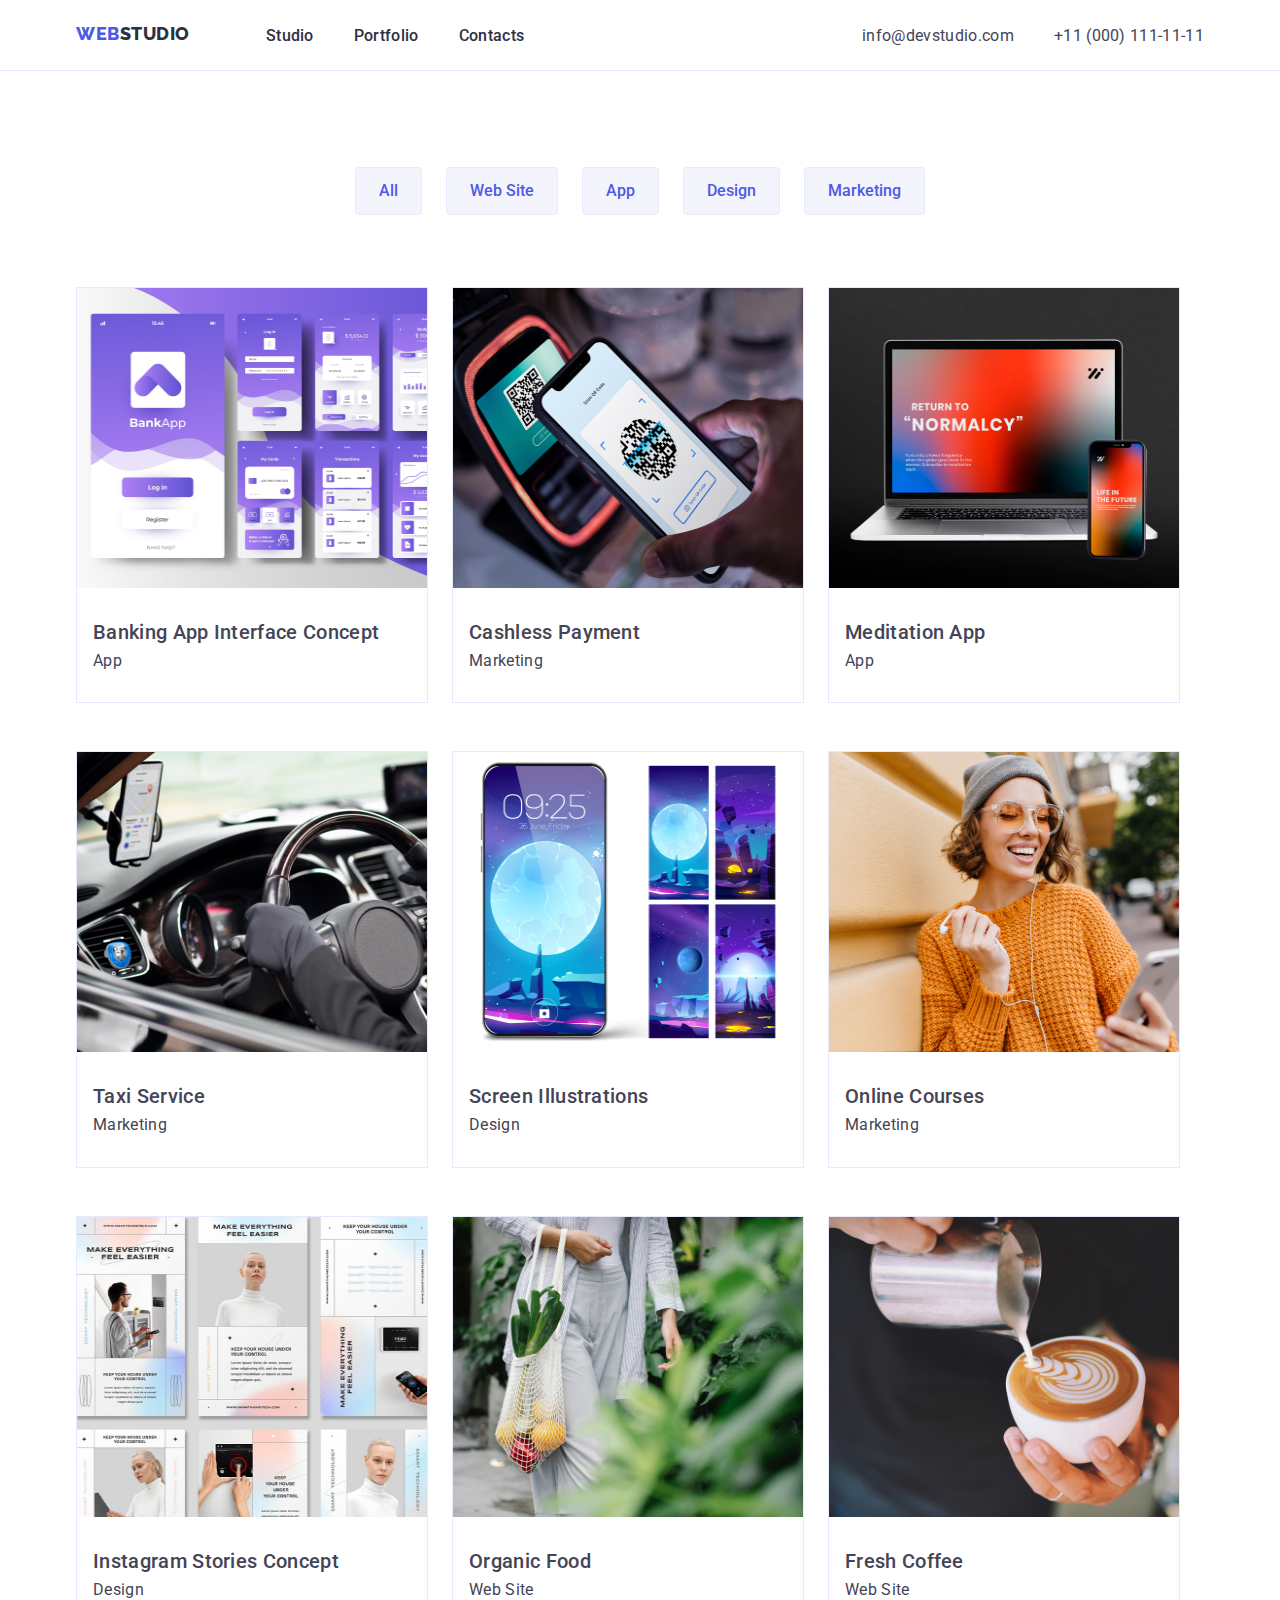
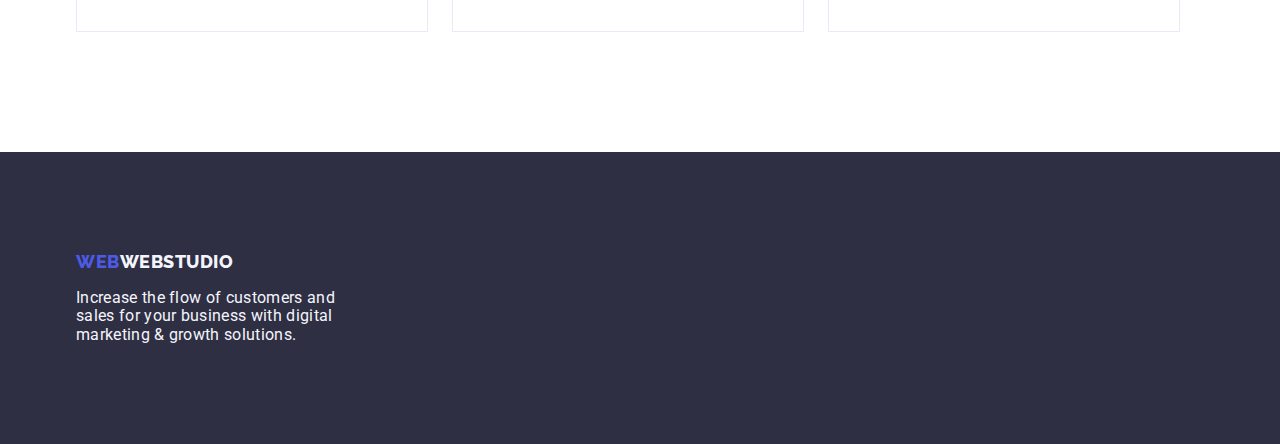
==== portfolio.html @ 755bb0db "Hometask #3" ====
<!DOCTYPE html>
<html lang="en">
<head>
    <meta charset="UTF-8">
    <meta http-equiv="X-UA-Compatible" content="IE=edge">
    <meta name="viewport" content="width=device-width, initial-scale=1.0">
	<link href=" https://cdn.jsdelivr.net/npm/modern-normalize@1.1.0/modern-normalize.min.css " rel="stylesheet">
	<link rel="stylesheet" href="https://fonts.googleapis.com/css2?family=Raleway:wght@800&family=Roboto:wght@400;500;700;900&display=swap">
	<link rel="preconnect" href="https://fonts.gstatic.com">
	<link rel="stylesheet" href="css/styles.css">
    <title>Portfolio</title>
</head>
<body>
    <header class="header">
		<div class="container">
			<nav class="header__navigation">
				<a class="header__logo" href="./index.html">Studio</a>
				<ul class="header__menu">
					<li class="header__menuItem"><a href="/studio.html">Studio</a></li>
					<li class="header__menuItem"><a href="/portfolio.html">Portfolio</a></li>
					<li class="header__menuItem"><a href="/contacts.html">Contacts</a></li>
				</ul>
			</nav>
			<address class="header__contacts">
				<ul class="header__contactsList">
					<li class="header__contactsEmail"><a href="mailto:info@devstudio.com">info@devstudio.com</a></li>
					<li class="header__contactsPhone"><a href="tel:+110001111111">+11 (000) 111-11-11</a></li>
				</ul>	
			</address>			
		</div>
    </header>
	<main class="main">
		<section class="portfolioSection section">
			<div class="container">
				<ul class="portfolioSection__tabs">
					<li class="portfolioSection__tabsItem"><button class="btn" type="button">All</button></li>
					<li class="portfolioSection__tabsItem"><button class="btn" type="button">Web Site</button></li>
					<li class="portfolioSection__tabsItem"><button class="btn" type="button">App</button></li>
					<li class="portfolioSection__tabsItem"><button class="btn" type="button">Design</button></li>
					<li class="portfolioSection__tabsItem"><button class="btn" type="button">Marketing</button></li>
				</ul>
				<ul class="portfolioSection__cards">
					<li class="portfolioSection__card">
						<img src="./images/portfolio_img_1.jpg" alt="Banking App Interface Concept" width="360" height="300">
						<h3>Banking App Interface Concept</h3>
						<p>App</p>
					</li>
					<li class="portfolioSection__card">
						<img src="./images/portfolio_img_2.jpg" alt="Cashless Payment" width="360" height="300">
						<h3>Cashless Payment</h3>
						<p>Marketing</p>
					</li>
					<li class="portfolioSection__card">
						<img src="./images/portfolio_img_3.jpg" alt="Meditation App" width="360" height="300">
						<h3>Meditation App</h3>
						<p>App</p>
					</li>
					<li class="portfolioSection__card">
						<img src="./images/portfolio_img_4.jpg" alt="Taxi Service" width="360" height="300">
						<h3>Taxi Service</h3>
						<p>Marketing</p>
					</li>
					<li class="portfolioSection__card">
						<img src="./images/portfolio_img_5.jpg" alt="Screen Illustrations" width="360" height="300">
						<h3>Screen Illustrations</h3>
						<p>Design</p>
					</li>
					<li class="portfolioSection__card">
						<img src="./images/portfolio_img_6.jpg" alt="Online Courses" width="360" height="300">
						<h3>Online Courses</h3>
						<p>Marketing</p>
					</li>
					<li class="portfolioSection__card">
						<img src="./images/portfolio_img_7.jpg" alt="Instagram Stories Concept" width="360" height="300">
						<h3>Instagram Stories Concept</h3>
						<p>Design</p>
					</li>
					<li class="portfolioSection__card">
						<img src="./images/portfolio_img_8.jpg" alt="Organic Food" width="360" height="300">
						<h3>Organic Food</h3>
						<p>Web Site</p>
					</li>
					<li class="portfolioSection__card">
						<img src="./images/portfolio_img_9.jpg" alt="Fresh Coffee" width="360" height="300">
						<h3>Fresh Coffee</h3>
						<p>Web Site</p>
					</li>
				</ul>				
			</div>

		</section>
	</main>
	<footer class="footer">
		<div class="container">
			<a class="footer__logo" href="./index.html">WebStudio</a>
			<p class="footer__description">Increase the flow of customers and sales for your business with digital marketing & growth solutions.</p>			
		</div>
		
	</footer>
</body>
</html>
---- css/styles.css ----
:root {
    --primary-brand: #4D5AE5;
    --pressed-state: #404BBF;
    --dark: #2E2F42;
    --succes: #31D0AA;
    --text: #434455;
    --subtle-text: #8E8F99;
    --accent: #E7E9FC;
    --light: #F4F4FD;
    --modal-overlay: #2E2F4266;
    --hero-background: #2E2F42B2;
    --white: #FFFFFF;
    --modsl-background: #FCFCFC;
  }

*,
*::before,
*::after {
	box-sizing: border-box;
    margin: 0;
    padding: 0;
}
body {
    box-sizing: border-box;
    font-family: 'Roboto', sans-serif;
    font-size: 16px;
    font-weight: 400;
    letter-spacing: 0.02em;
	min-height: 100%;
	color: var(--text);
}
a {
	text-decoration: none;
}
li {
    list-style: none;
}
h1 {
    font-weight: 700;
    font-size: 56px;
    line-height: 1.07;
}
h2 {
    font-weight: 700;
    font-size: 36px;
    line-height: 1.1;
}
h3 {
    font-weight: 500;
    font-size: 20px;
    line-height: 1.2;
}
.section {
    padding: 120px 0;
}
.container {
    width: 100%;
	max-width: 1158px;
    padding: 0 15px;
	margin: 0 auto;
}
.btn {
    display: block;
	font-weight: 500;
    font-size: inherit;
	line-height: 1.5;
    border: none;
	border-radius: 4px;
	cursor: pointer;
}

/* Header */

.header {
    background-color: var(--white-background);
    border-bottom: 1px solid var(--accent);
    padding: 24px 0 22px 0;
}
.header .container {
    display: flex;
    justify-content: space-between;
    align-items: center;
}
.header__navigation {
    display: flex;
    gap: 76px;
}
.header__logo {
    font-family: 'Raleway';
    font-style: normal;
    font-weight: 800;
    font-size: 18px;
    line-height: 1.16;
    letter-spacing: 0.03em;
    text-transform: uppercase;
    color: var(--dark);
}
.header__logo::before {
    content: "Web";
    color: var(--primary-brand);
}
.header__menuItem > a {
    position: relative;
    font-size: inherit;
    font-weight: 500;
    line-height: 1.5;
    color: var(--dark);
}
.header__menuItem > a:hover, a:active, a:focus-visible {
    color: var(--pressed-state);
}
.header__menuItem > a:hover::after, a:active::after, a:focus-visible::after {
    content: "";
    display: block;
    height: 4px;
    width: 100%;
    position: absolute;
    bottom: -20px;
    border-radius: 2px;
    background-color: var(--pressed-state);
}
.header__menu {
    display: flex;
    gap: 40px;
}
.header__contactsList {
    display: flex;
    gap: 40px;
}
.header__contactsList a {
    font-size: inherit;
    color: var(--text);
    font-style: normal;
}
.header__contactsList a:hover, a:active, a:focus-visible {
    color: var(--pressed-state);
}
/* Main */
.section {
    padding: 120px 0;
}
.headerSection {
    padding: 188px 0;
    background-color: var(--dark);
    color: var(--white);
}
.headerSection__title {
    text-align: center;
    margin: 0 auto;
    max-width: 496px;
}
.headerSection__btn {
    padding: 16px 32px;
	min-width: 169px;
	background: var(--primary-brand);
    box-shadow: 0px 4px 4px rgba(0, 0, 0, 0.15);
	color: var(--white);
    margin: 48px auto 0 auto;
}
.headerSection__btn:hover {
    background: var(--pressed-state);
    box-shadow: 0px 4px 4px rgba(0, 0, 0, 0.15);
}
.aboutSection {
    background-color: var(--white);
}
.aboutSection__title {
    text-align: center;
    margin-bottom: 72px;
}
.aboutSection__wrapper {
    display: flex;
    gap: 24px;
}
.aboutSection__itemText {
    margin-top: 8px;
}
.ourWorkSection {
    padding-top: 0;
    background-color: var(--white);
}
.ourWorkSection__title {
    text-align: center;
    margin-bottom: 72px;
}
.ourWorkSection__wrapper {
    display: flex;
    gap: 24px;
}
.ourTeamSection {
    background-color: var(--light);
}
.ourTeamSection__title {
    text-align: center;
    margin-bottom: 72px;
}
.ourTeamSection__wrapper {
    display: flex;
    gap: 24px;
}
.ourTeamSection__card {
    background: var(--white);
    box-shadow: 0px 1px 6px rgba(46, 47, 66, 0.08), 0px 1px 1px rgba(46, 47, 66, 0.16), 0px 2px 1px rgba(46, 47, 66, 0.08);
    border-radius: 4px;
    text-align: center;
    padding-bottom: 32px;
}
.ourTeamSection__cardPhoto {
    display: block;
    border-radius: 4px 4px 0 0;
}
.ourTeamSection__cardTitle {
    margin-top: 32px;
}
.ourTeamSection__cardSubtitle {
    margin-top: 8px;
}
/* Portfolio */
.portfolioSection {
    padding: 96px 16px 120px 16px;
}
.portfolioSection__tabs {
    display: flex;
    justify-content: center;
    gap: 24px;
}
.portfolioSection__tabsItem .btn {
    border: 1px solid var(--accent);
    background: var(--light);
    color: var(--primary-brand);
    padding: 11px 23px;
}
.portfolioSection__tabsItem .btn:hover {
    background: var(--pressed-state);
    border: 1px solid var(--pressed-state);
    color: var(--white);
    box-shadow: 0px 3px 1px rgba(0, 0, 0, 0.1), 0px 2px 1px rgba(0, 0, 0, 0.08), 0px 2px 2px rgba(0, 0, 0, 0.12);
}
.portfolioSection__cards {
    display: flex;
    gap: 48px 24px;
    padding-top: 72px;
    flex-wrap: wrap;
}
.portfolioSection__card {
    flex-basis: calc((100% - 72px) / 3);
    border: 1px solid var(--accent);
    padding-bottom: 32px;
}
.portfolioSection__card img {
    display: block;
    width: 100%;
}
.portfolioSection__card h3 {
    padding-left: 16px;
    margin-top: 32px;
}
.portfolioSection__card p {
    padding-left: 16px;
    margin-top: 8px;
    font-size: inherit;
}
/* Footer */

.footer {
    padding: 100px 16px;
    background-color: var(--dark);
    color: var(--light);
}
.footer__logo {
    font-family: 'Raleway';
    font-style: normal;
    font-weight: 800;
    font-size: 18px;
    line-height: 1.16;
    letter-spacing: 0.03em;
    text-transform: uppercase;
    color: var(--light);
}
.footer__logo::before {
    content: "Web";
    color: var(--primary-brand);
}
.footer__description {
    margin-top: 16px;
    max-width: 264px;
}
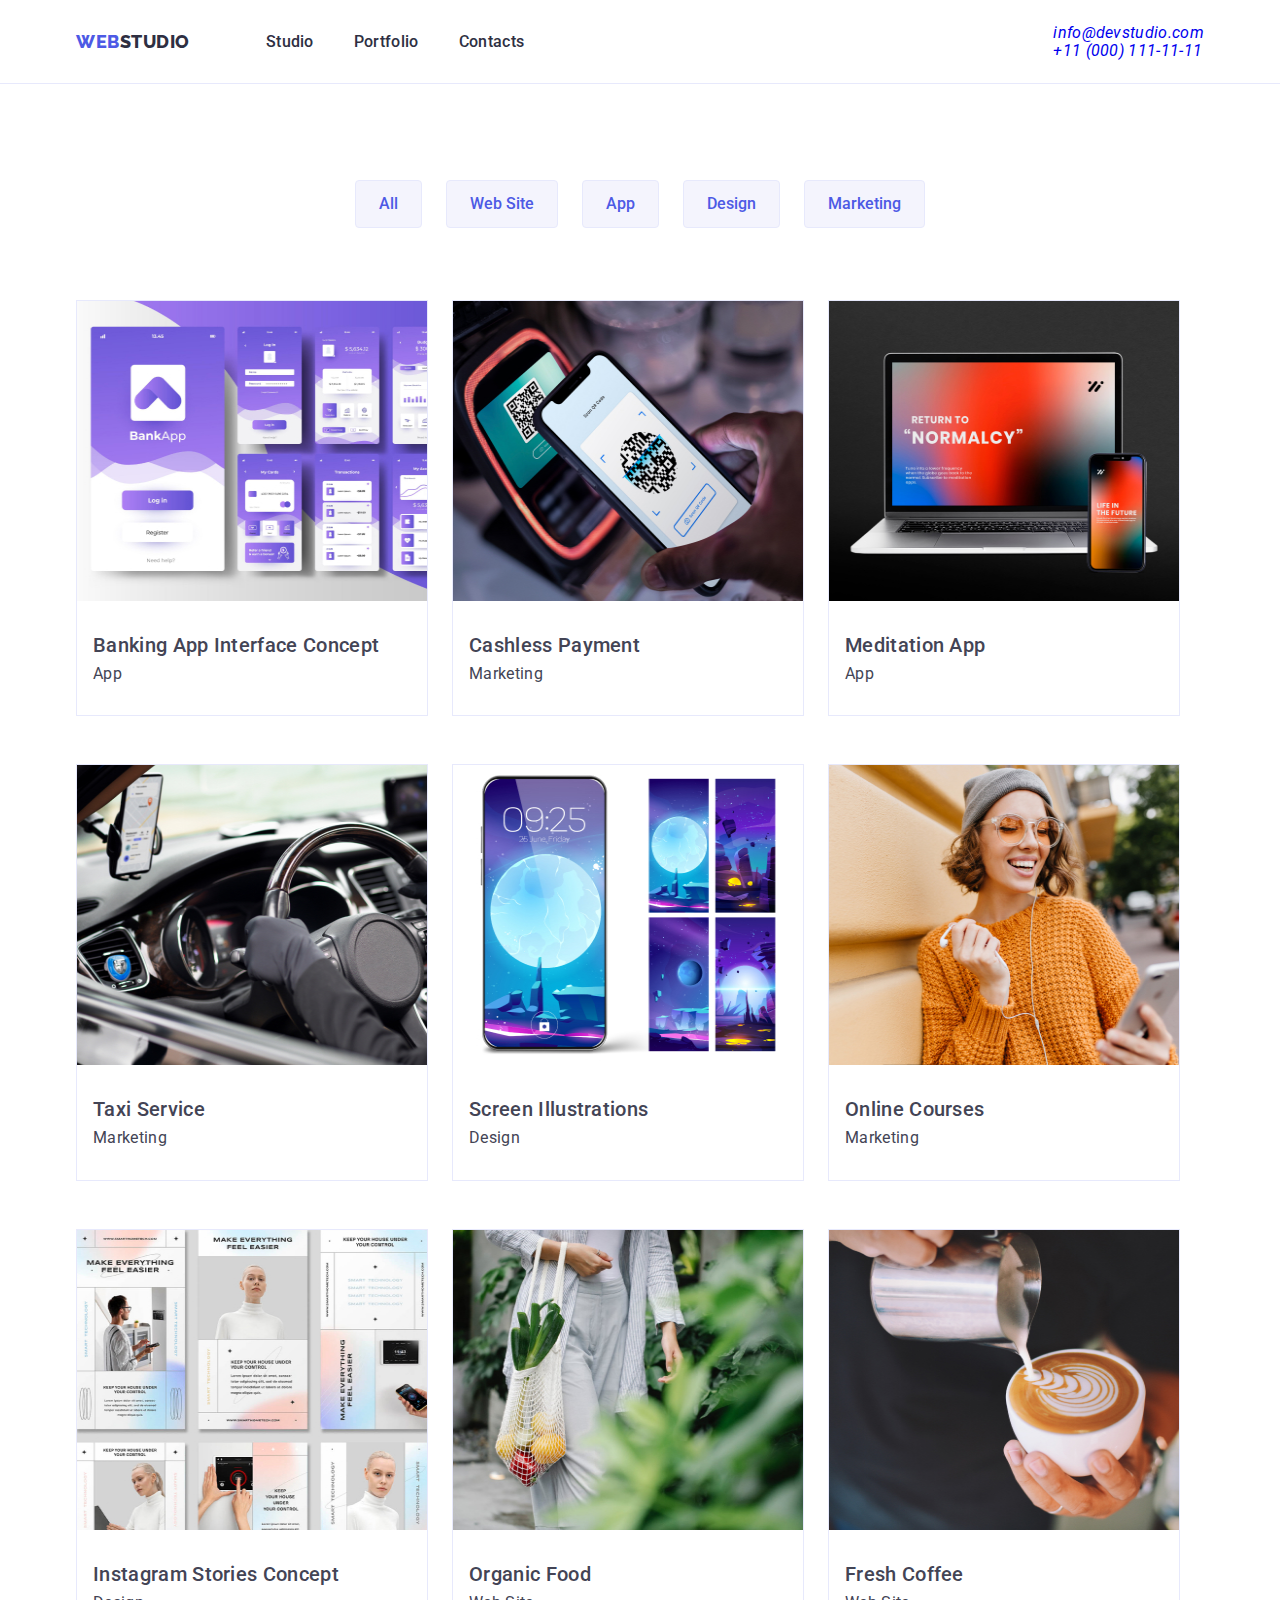
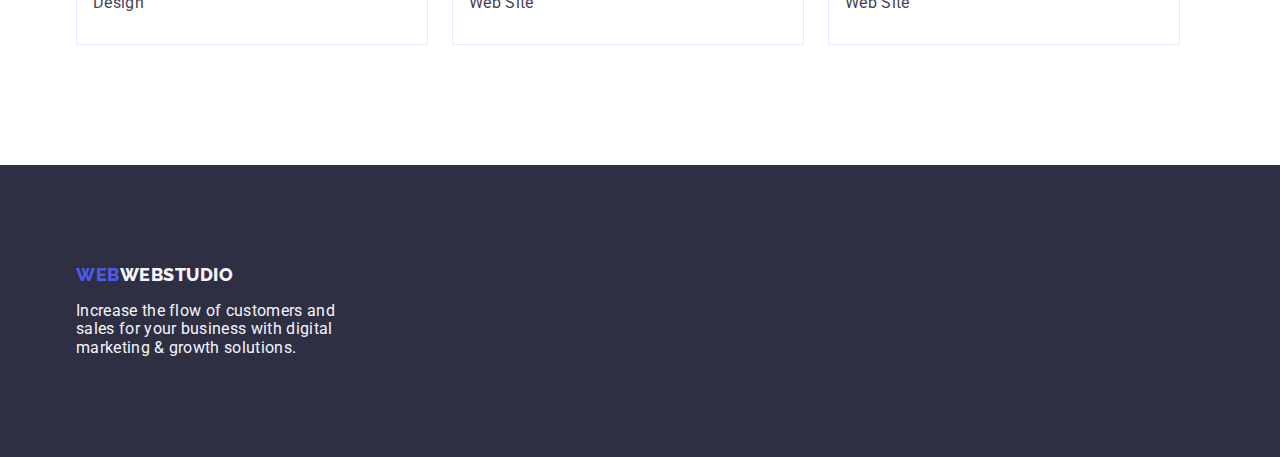
==== commit 3d2b1b39: "Hometask #3" ====
--- a/portfolio.html
+++ b/portfolio.html
@@ -4,9 +4,8 @@
     <meta charset="UTF-8">
     <meta http-equiv="X-UA-Compatible" content="IE=edge">
     <meta name="viewport" content="width=device-width, initial-scale=1.0">
-	<link href=" https://cdn.jsdelivr.net/npm/modern-normalize@1.1.0/modern-normalize.min.css " rel="stylesheet">
 	<link rel="stylesheet" href="https://fonts.googleapis.com/css2?family=Raleway:wght@800&family=Roboto:wght@400;500;700;900&display=swap">
-	<link rel="preconnect" href="https://fonts.gstatic.com">
+	<link  rel="stylesheet" href=" https://cdn.jsdelivr.net/npm/modern-normalize@1.1.0/modern-normalize.min.css ">
 	<link rel="stylesheet" href="css/styles.css">
     <title>Portfolio</title>
 </head>
@@ -16,71 +15,71 @@
 			<nav class="header__navigation">
 				<a class="header__logo" href="./index.html">Studio</a>
 				<ul class="header__menu">
-					<li class="header__menuItem"><a href="/studio.html">Studio</a></li>
-					<li class="header__menuItem"><a href="/portfolio.html">Portfolio</a></li>
-					<li class="header__menuItem"><a href="/contacts.html">Contacts</a></li>
+					<li class="header__menu-item"><a class="header__menu-item-link" href="/studio.html">Studio</a></li>
+					<li class="header__menu-item"><a class="header__menu-item-link" href="/portfolio.html">Portfolio</a></li>
+					<li class="header__menu-item"><a class="header__menu-item-link" href="/contacts.html">Contacts</a></li>
 				</ul>
 			</nav>
 			<address class="header__contacts">
 				<ul class="header__contactsList">
-					<li class="header__contactsEmail"><a href="mailto:info@devstudio.com">info@devstudio.com</a></li>
-					<li class="header__contactsPhone"><a href="tel:+110001111111">+11 (000) 111-11-11</a></li>
+					<li class="header__contacts-email"><a href="mailto:info@devstudio.com">info@devstudio.com</a></li>
+					<li class="header__contacts-phone"><a href="tel:+110001111111">+11 (000) 111-11-11</a></li>
 				</ul>	
 			</address>			
 		</div>
     </header>
 	<main class="main">
-		<section class="portfolioSection section">
+		<section class="portfolio-section section">
 			<div class="container">
-				<ul class="portfolioSection__tabs">
-					<li class="portfolioSection__tabsItem"><button class="btn" type="button">All</button></li>
-					<li class="portfolioSection__tabsItem"><button class="btn" type="button">Web Site</button></li>
-					<li class="portfolioSection__tabsItem"><button class="btn" type="button">App</button></li>
-					<li class="portfolioSection__tabsItem"><button class="btn" type="button">Design</button></li>
-					<li class="portfolioSection__tabsItem"><button class="btn" type="button">Marketing</button></li>
+				<ul class="portfolio-section__tabs">
+					<li class="portfolio-section__tabs-item"><button class="btn" type="button">All</button></li>
+					<li class="portfolio-section__tabs-item"><button class="btn" type="button">Web Site</button></li>
+					<li class="portfolio-section__tabs-item"><button class="btn" type="button">App</button></li>
+					<li class="portfolio-section__tabs-item"><button class="btn" type="button">Design</button></li>
+					<li class="portfolio-section__tabs-item"><button class="btn" type="button">Marketing</button></li>
 				</ul>
-				<ul class="portfolioSection__cards">
-					<li class="portfolioSection__card">
+				<ul class="portfolio-section__cards">
+					<li class="portfolio-section__card">
 						<img src="./images/portfolio_img_1.jpg" alt="Banking App Interface Concept" width="360" height="300">
 						<h3>Banking App Interface Concept</h3>
 						<p>App</p>
 					</li>
-					<li class="portfolioSection__card">
+					<li class="portfolio-section__card">
 						<img src="./images/portfolio_img_2.jpg" alt="Cashless Payment" width="360" height="300">
 						<h3>Cashless Payment</h3>
 						<p>Marketing</p>
 					</li>
-					<li class="portfolioSection__card">
+					<li class="portfolio-section__card">
 						<img src="./images/portfolio_img_3.jpg" alt="Meditation App" width="360" height="300">
 						<h3>Meditation App</h3>
 						<p>App</p>
 					</li>
-					<li class="portfolioSection__card">
+					<li class="portfolio-section__card">
 						<img src="./images/portfolio_img_4.jpg" alt="Taxi Service" width="360" height="300">
 						<h3>Taxi Service</h3>
 						<p>Marketing</p>
 					</li>
-					<li class="portfolioSection__card">
+					<li class="portfolio-section__card">
 						<img src="./images/portfolio_img_5.jpg" alt="Screen Illustrations" width="360" height="300">
 						<h3>Screen Illustrations</h3>
 						<p>Design</p>
 					</li>
-					<li class="portfolioSection__card">
+					<li class="portfolio-section__card">
 						<img src="./images/portfolio_img_6.jpg" alt="Online Courses" width="360" height="300">
 						<h3>Online Courses</h3>
 						<p>Marketing</p>
 					</li>
-					<li class="portfolioSection__card">
+					<li class="portfolio-section__card">
 						<img src="./images/portfolio_img_7.jpg" alt="Instagram Stories Concept" width="360" height="300">
 						<h3>Instagram Stories Concept</h3>
 						<p>Design</p>
 					</li>
-					<li class="portfolioSection__card">
+					<li class="portfolio-section__card">
 						<img src="./images/portfolio_img_8.jpg" alt="Organic Food" width="360" height="300">
 						<h3>Organic Food</h3>
 						<p>Web Site</p>
 					</li>
-					<li class="portfolioSection__card">
+					<li class="portfolio-section__card">
 						<img src="./images/portfolio_img_9.jpg" alt="Fresh Coffee" width="360" height="300">
 						<h3>Fresh Coffee</h3>
 						<p>Web Site</p>
--- a/css/styles.css
+++ b/css/styles.css
@@ -50,7 +50,10 @@
     font-size: 20px;
     line-height: 1.2;
 }
-.section {
+img {
+    display: block;
+}
+.-section {
     padding: 120px 0;
 }
 .container {
@@ -83,7 +86,7 @@
 }
 .header__navigation {
     display: flex;
-    gap: 76px;
+    align-items: center;
 }
 .header__logo {
     font-family: 'Raleway';
@@ -94,22 +97,23 @@
     letter-spacing: 0.03em;
     text-transform: uppercase;
     color: var(--dark);
+    margin-right: 76px;
 }
 .header__logo::before {
     content: "Web";
     color: var(--primary-brand);
 }
-.header__menuItem > a {
+.header__menu-item > a {
     position: relative;
     font-size: inherit;
     font-weight: 500;
     line-height: 1.5;
     color: var(--dark);
 }
-.header__menuItem > a:hover, a:active, a:focus-visible {
+.header__menu-item > a:hover, a:active, a:focus-visible {
     color: var(--pressed-state);
 }
-.header__menuItem > a:hover::after, a:active::after, a:focus-visible::after {
+.header__menu-item > a:hover::after, a:active::after, a:focus-visible::after {
     content: "";
     display: block;
     height: 4px;
@@ -123,33 +127,33 @@
     display: flex;
     gap: 40px;
 }
-.header__contactsList {
+.header__contacts-list {
     display: flex;
     gap: 40px;
 }
-.header__contactsList a {
+.header__contacts-list a {
     font-size: inherit;
     color: var(--text);
     font-style: normal;
 }
-.header__contactsList a:hover, a:active, a:focus-visible {
+.header__contacts-list a:hover, a:active, a:focus-visible {
     color: var(--pressed-state);
 }
 /* Main */
 .section {
     padding: 120px 0;
 }
-.headerSection {
+.header-section {
     padding: 188px 0;
     background-color: var(--dark);
     color: var(--white);
 }
-.headerSection__title {
+.header-section__title {
     text-align: center;
     margin: 0 auto;
     max-width: 496px;
 }
-.headerSection__btn {
+.header-section__btn {
     padding: 16px 32px;
 	min-width: 169px;
 	background: var(--primary-brand);
@@ -157,105 +161,107 @@
 	color: var(--white);
     margin: 48px auto 0 auto;
 }
-.headerSection__btn:hover {
+.header-section__btn:hover {
     background: var(--pressed-state);
     box-shadow: 0px 4px 4px rgba(0, 0, 0, 0.15);
 }
-.aboutSection {
+.about-section {
     background-color: var(--white);
 }
-.aboutSection__title {
+.about-section__title {
     text-align: center;
     margin-bottom: 72px;
 }
-.aboutSection__wrapper {
-    display: flex;
-    gap: 24px;
-}
-.aboutSection__itemText {
-    margin-top: 8px;
-}
-.ourWorkSection {
+.about-section__wrapper {
+    display: flex;
+    gap: 24px;
+}
+.about-section__item {
+    flex-basis: calc((100% - 72px) / 4);
+}
+
+.about-section__item-title {
+    margin-bottom: 8px;
+}
+.our-work-section {
     padding-top: 0;
     background-color: var(--white);
 }
-.ourWorkSection__title {
+.our-work-section__title {
     text-align: center;
     margin-bottom: 72px;
 }
-.ourWorkSection__wrapper {
-    display: flex;
-    gap: 24px;
-}
-.ourTeamSection {
+.our-work-section__wrapper {
+    display: flex;
+    gap: 24px;
+}
+.our-team-section {
     background-color: var(--light);
 }
-.ourTeamSection__title {
+.our-team-section__title {
     text-align: center;
     margin-bottom: 72px;
 }
-.ourTeamSection__wrapper {
-    display: flex;
-    gap: 24px;
-}
-.ourTeamSection__card {
+.our-team-section__wrapper {
+    display: flex;
+    gap: 24px;
+}
+.our-team-section__card {
     background: var(--white);
     box-shadow: 0px 1px 6px rgba(46, 47, 66, 0.08), 0px 1px 1px rgba(46, 47, 66, 0.16), 0px 2px 1px rgba(46, 47, 66, 0.08);
     border-radius: 4px;
     text-align: center;
     padding-bottom: 32px;
 }
-.ourTeamSection__cardPhoto {
-    display: block;
+.our-team-section__card-photo {
     border-radius: 4px 4px 0 0;
 }
-.ourTeamSection__cardTitle {
+.our-team-section__card-title {
     margin-top: 32px;
 }
-.ourTeamSection__cardSubtitle {
+.our-team-section__card-subtitle {
     margin-top: 8px;
 }
 /* Portfolio */
-.portfolioSection {
+.portfolio-section {
     padding: 96px 16px 120px 16px;
 }
-.portfolioSection__tabs {
+.portfolio-section__tabs {
     display: flex;
     justify-content: center;
     gap: 24px;
 }
-.portfolioSection__tabsItem .btn {
+.portfolio-section__tabs-item .btn {
     border: 1px solid var(--accent);
     background: var(--light);
     color: var(--primary-brand);
     padding: 11px 23px;
 }
-.portfolioSection__tabsItem .btn:hover {
+.portfolio-section__tabs-item .btn:hover {
     background: var(--pressed-state);
     border: 1px solid var(--pressed-state);
     color: var(--white);
     box-shadow: 0px 3px 1px rgba(0, 0, 0, 0.1), 0px 2px 1px rgba(0, 0, 0, 0.08), 0px 2px 2px rgba(0, 0, 0, 0.12);
 }
-.portfolioSection__cards {
+.portfolio-section__cards {
     display: flex;
     gap: 48px 24px;
     padding-top: 72px;
     flex-wrap: wrap;
 }
-.portfolioSection__card {
+.portfolio-section__card {
     flex-basis: calc((100% - 72px) / 3);
     border: 1px solid var(--accent);
     padding-bottom: 32px;
 }
-.portfolioSection__card img {
-    display: block;
+.portfolio-section__card img {
     width: 100%;
 }
-.portfolioSection__card h3 {
+.portfolio-section__card h3 {
     padding-left: 16px;
     margin-top: 32px;
 }
-.portfolioSection__card p {
+.portfolio-section__card p {
     padding-left: 16px;
     margin-top: 8px;
     font-size: inherit;
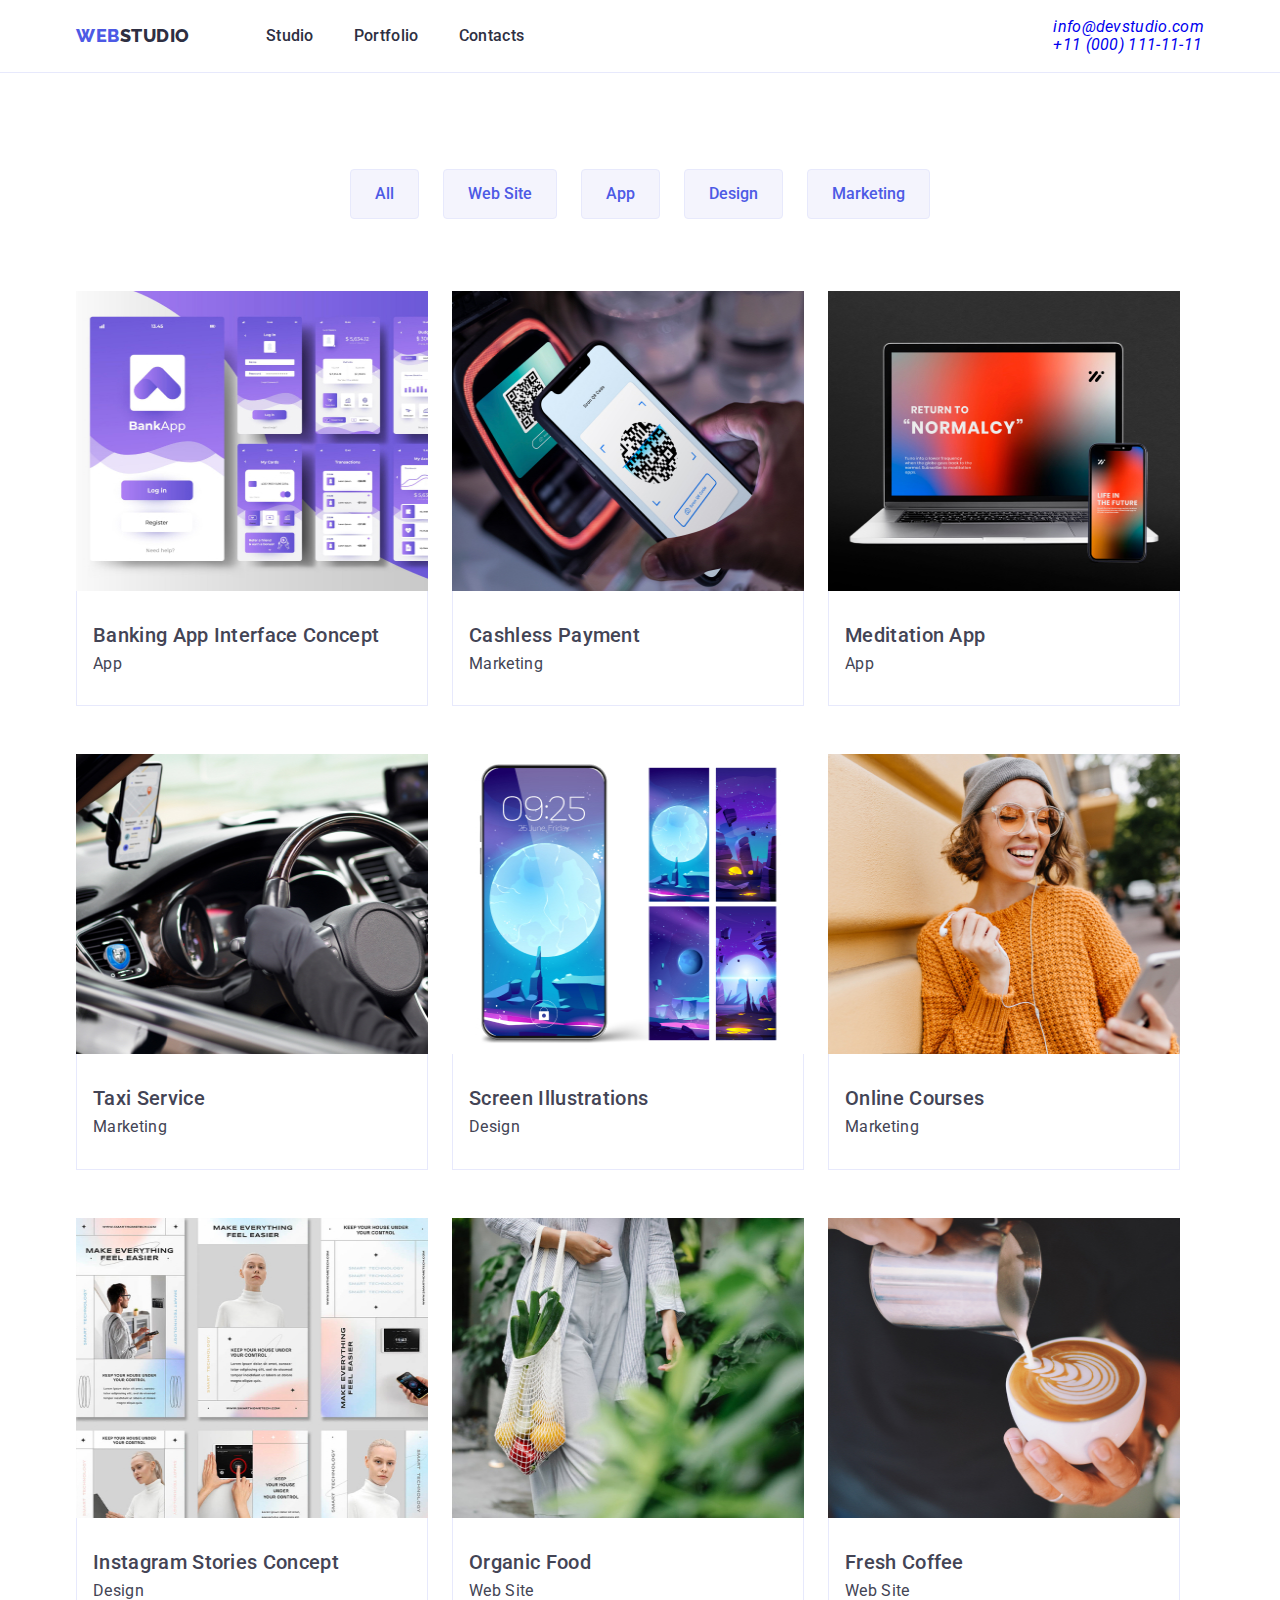
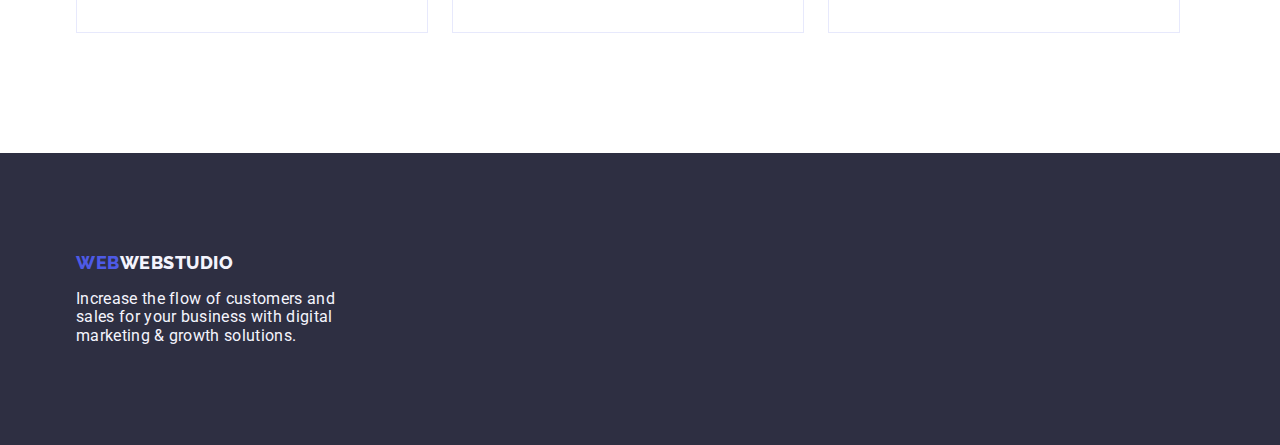
==== commit fb09e55d: "Hometask #3" ====
--- a/portfolio.html
+++ b/portfolio.html
@@ -5,7 +5,7 @@
     <meta http-equiv="X-UA-Compatible" content="IE=edge">
     <meta name="viewport" content="width=device-width, initial-scale=1.0">
 	<link rel="stylesheet" href="https://fonts.googleapis.com/css2?family=Raleway:wght@800&family=Roboto:wght@400;500;700;900&display=swap">
-	<link  rel="stylesheet" href=" https://cdn.jsdelivr.net/npm/modern-normalize@1.1.0/modern-normalize.min.css ">
+	<link  rel="stylesheet" href=" https://cdn.jsdelivr.net/npm/modern-normalize@1.1.0/modern-normalize.min.css">
 	<link rel="stylesheet" href="css/styles.css">
     <title>Portfolio</title>
 </head>
@@ -40,49 +40,86 @@
 				</ul>
 				<ul class="portfolio-section__cards">
 					<li class="portfolio-section__card">
-						<img src="./images/portfolio_img_1.jpg" alt="Banking App Interface Concept" width="360" height="300">
-						<h3>Banking App Interface Concept</h3>
-						<p>App</p>
+						<a class="portfolio-section__card-link" href="#">
+							<img src="./images/portfolio_img_1.jpg" alt="Banking App Interface Concept" width="360" height="300">
+							<div class="portfolio-section__card-info">
+								<h3>Banking App Interface Concept</h3>
+								<p>App</p>							
+							</div>							
+						</a>
 					</li>
 					<li class="portfolio-section__card">
-						<img src="./images/portfolio_img_2.jpg" alt="Cashless Payment" width="360" height="300">
-						<h3>Cashless Payment</h3>
-						<p>Marketing</p>
+						<a class="portfolio-section__card-link" href="#">
+							<img src="./images/portfolio_img_2.jpg" alt="Cashless Payment" width="360" height="300">
+							<div class="portfolio-section__card-info">
+								<h3>Cashless Payment</h3>
+								<p>Marketing</p>							
+							</div>
+						</a>
 					</li>
 					<li class="portfolio-section__card">
-						<img src="./images/portfolio_img_3.jpg" alt="Meditation App" width="360" height="300">
-						<h3>Meditation App</h3>
-						<p>App</p>
+						<a class="portfolio-section__card-link" href="#">
+							<img src="./images/portfolio_img_3.jpg" alt="Meditation App" width="360" height="300">
+							<div class="portfolio-section__card-info">
+								<h3>Meditation App</h3>
+								<p>App</p>
+							</div>
+						</a>
 					</li>
 					<li class="portfolio-section__card">
-						<img src="./images/portfolio_img_4.jpg" alt="Taxi Service" width="360" height="300">
-						<h3>Taxi Service</h3>
-						<p>Marketing</p>
+						<a class="portfolio-section__card-link" href="#">
+							<img src="./images/portfolio_img_4.jpg" alt="Taxi Service" width="360" height="300">
+							<div class="portfolio-section__card-info">
+								<h3>Taxi Service</h3>
+								<p>Marketing</p>								
+							</div>							
+						</a>
 					</li>
 					<li class="portfolio-section__card">
-						<img src="./images/portfolio_img_5.jpg" alt="Screen Illustrations" width="360" height="300">
-						<h3>Screen Illustrations</h3>
-						<p>Design</p>
+						<a class="portfolio-section__card-link" href="#">
+							<img src="./images/portfolio_img_5.jpg" alt="Screen Illustrations" width="360" height="300">
+							<div class="portfolio-section__card-info">
+								<h3>Screen Illustrations</h3>
+								<p>Design</p>							
+							</div>
+						</a>
 					</li>
 					<li class="portfolio-section__card">
-						<img src="./images/portfolio_img_6.jpg" alt="Online Courses" width="360" height="300">
-						<h3>Online Courses</h3>
-						<p>Marketing</p>
+						<a class="portfolio-section__card-link" href="#">
+							<img src="./images/portfolio_img_6.jpg" alt="Online Courses" width="360" height="300">
+							<div class="portfolio-section__card-info">
+								<h3>Online Courses</h3>
+								<p>Marketing</p>							
+							</div>
+						</a>
 					</li>
 					<li class="portfolio-section__card">
-						<img src="./images/portfolio_img_7.jpg" alt="Instagram Stories Concept" width="360" height="300">
-						<h3>Instagram Stories Concept</h3>
-						<p>Design</p>
+						<a class="portfolio-section__card-link" href="#">
+							<img src="./images/portfolio_img_7.jpg" alt="Instagram Stories Concept" width="360" height="300">
+							<div class="portfolio-section__card-info">
+								<h3>Instagram Stories Concept</h3>
+								<p>Design</p>							
+							</div>
+						</a>
 					</li>
 					<li class="portfolio-section__card">
-						<img src="./images/portfolio_img_8.jpg" alt="Organic Food" width="360" height="300">
-						<h3>Organic Food</h3>
-						<p>Web Site</p>
+						<a class="portfolio-section__card-link" href="#">
+							<img src="./images/portfolio_img_8.jpg" alt="Organic Food" width="360" height="300">
+							<div class="portfolio-section__card-info">
+								<h3>Organic Food</h3>
+								<p>Web Site</p>								
+							</div>
+							
+						</a>
 					</li>
 					<li class="portfolio-section__card">
-						<img src="./images/portfolio_img_9.jpg" alt="Fresh Coffee" width="360" height="300">
-						<h3>Fresh Coffee</h3>
-						<p>Web Site</p>
+						<a class="portfolio-section__card-link" href="#">
+							<img src="./images/portfolio_img_9.jpg" alt="Fresh Coffee" width="360" height="300">
+							<div class="portfolio-section__card-info">
+								<h3>Fresh Coffee</h3>
+								<p>Web Site</p>							
+							</div>							
+						</a>
 					</li>
 				</ul>				
 			</div>
--- a/css/styles.css
+++ b/css/styles.css
@@ -77,7 +77,6 @@
 .header {
     background-color: var(--white-background);
     border-bottom: 1px solid var(--accent);
-    padding: 24px 0 22px 0;
 }
 .header .container {
     display: flex;
@@ -103,12 +102,18 @@
     content: "Web";
     color: var(--primary-brand);
 }
+.header__menu {
+    display: flex;
+    gap: 40px;
+}
 .header__menu-item > a {
     position: relative;
     font-size: inherit;
     font-weight: 500;
     line-height: 1.5;
     color: var(--dark);
+    padding: 24px 0;
+    display: inline-block;
 }
 .header__menu-item > a:hover, a:active, a:focus-visible {
     color: var(--pressed-state);
@@ -119,14 +124,11 @@
     height: 4px;
     width: 100%;
     position: absolute;
-    bottom: -20px;
+    bottom: 0;
     border-radius: 2px;
     background-color: var(--pressed-state);
 }
-.header__menu {
-    display: flex;
-    gap: 40px;
-}
+
 .header__contacts-list {
     display: flex;
     gap: 40px;
@@ -209,22 +211,21 @@
 .our-team-section__card {
     background: var(--white);
     box-shadow: 0px 1px 6px rgba(46, 47, 66, 0.08), 0px 1px 1px rgba(46, 47, 66, 0.16), 0px 2px 1px rgba(46, 47, 66, 0.08);
-    border-radius: 4px;
-    text-align: center;
-    padding-bottom: 32px;
-}
-.our-team-section__card-photo {
-    border-radius: 4px 4px 0 0;
+    border-radius: 0px 0px 4px 4px;
+}
+.our-team-section__card-info {
+    padding: 32px 16px;
 }
 .our-team-section__card-title {
-    margin-top: 32px;
+    text-align: center;
+    margin-bottom: 8px;
 }
 .our-team-section__card-subtitle {
-    margin-top: 8px;
+    text-align: center;
 }
 /* Portfolio */
 .portfolio-section {
-    padding: 96px 16px 120px 16px;
+    padding: 96px 0 120px;
 }
 .portfolio-section__tabs {
     display: flex;
@@ -235,11 +236,12 @@
     border: 1px solid var(--accent);
     background: var(--light);
     color: var(--primary-brand);
-    padding: 11px 23px;
+    padding: 12px 24px;
+    box-sizing: border-box;
 }
 .portfolio-section__tabs-item .btn:hover {
     background: var(--pressed-state);
-    border: 1px solid var(--pressed-state);
+    border: 1px solid transparent;
     color: var(--white);
     box-shadow: 0px 3px 1px rgba(0, 0, 0, 0.1), 0px 2px 1px rgba(0, 0, 0, 0.08), 0px 2px 2px rgba(0, 0, 0, 0.12);
 }
@@ -251,25 +253,28 @@
 }
 .portfolio-section__card {
     flex-basis: calc((100% - 72px) / 3);
+}
+.portfolio-section__card-link {
+    color: var(--text);
+}
+.portfolio-section__card-info {
     border: 1px solid var(--accent);
-    padding-bottom: 32px;
+    border-top: none;
+    padding: 32px 16px;
 }
 .portfolio-section__card img {
     width: 100%;
 }
 .portfolio-section__card h3 {
-    padding-left: 16px;
-    margin-top: 32px;
+    margin-bottom: 8px;
 }
 .portfolio-section__card p {
-    padding-left: 16px;
-    margin-top: 8px;
     font-size: inherit;
 }
 /* Footer */
 
 .footer {
-    padding: 100px 16px;
+    padding: 100px 0;
     background-color: var(--dark);
     color: var(--light);
 }
@@ -282,12 +287,13 @@
     letter-spacing: 0.03em;
     text-transform: uppercase;
     color: var(--light);
+    display: inline-block;
+    margin-bottom: 16px;
 }
 .footer__logo::before {
     content: "Web";
     color: var(--primary-brand);
 }
 .footer__description {
-    margin-top: 16px;
     max-width: 264px;
 }
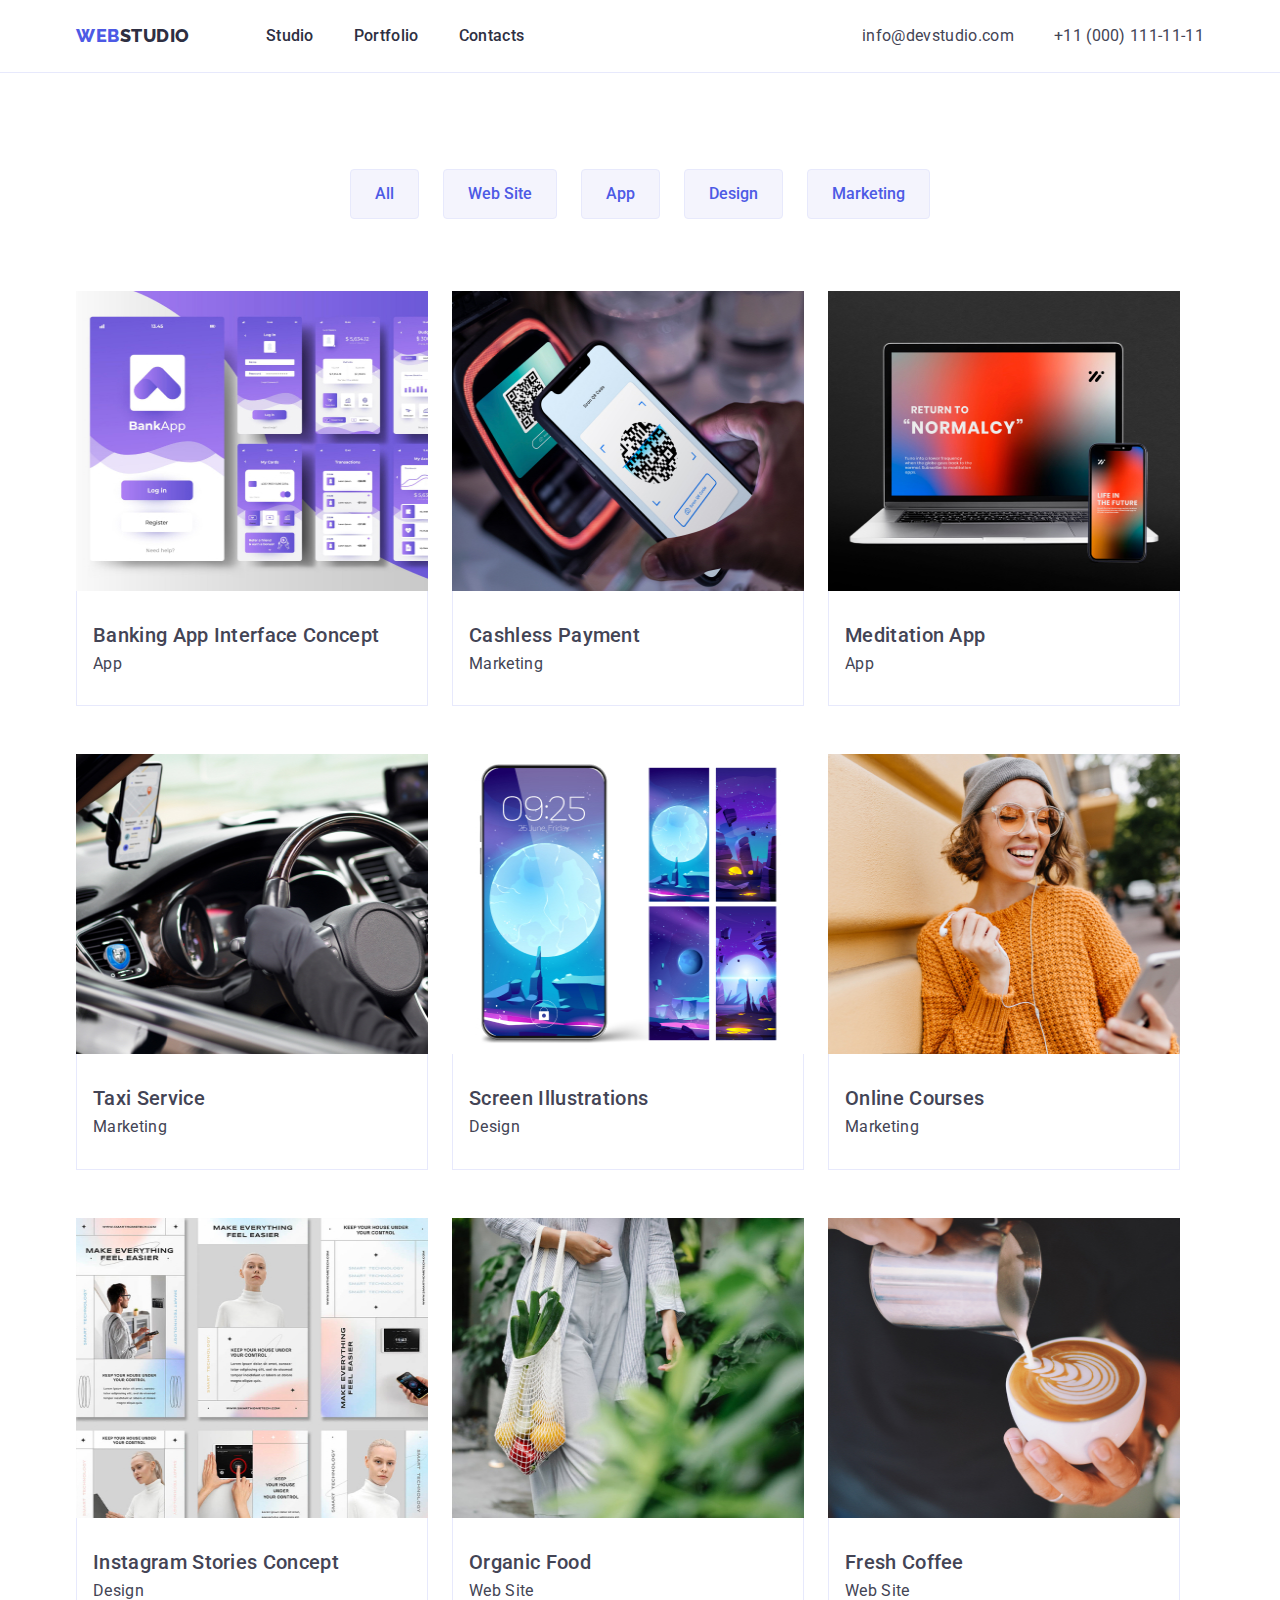
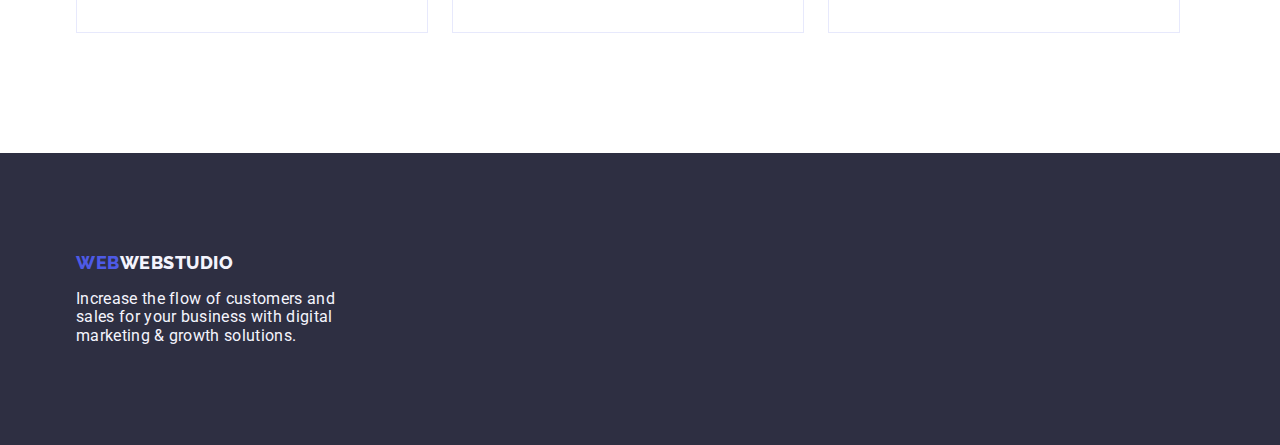
==== commit ab41e5f9: "Hometask #3" ====
--- a/portfolio.html
+++ b/portfolio.html
@@ -15,17 +15,17 @@
 			<nav class="header__navigation">
 				<a class="header__logo" href="./index.html">Studio</a>
 				<ul class="header__menu">
-					<li class="header__menu-item"><a class="header__menu-item-link" href="/studio.html">Studio</a></li>
-					<li class="header__menu-item"><a class="header__menu-item-link" href="/portfolio.html">Portfolio</a></li>
-					<li class="header__menu-item"><a class="header__menu-item-link" href="/contacts.html">Contacts</a></li>
+					<li class="header__menu-item"><a class="header__menu-item-link" href="./studio.html">Studio</a></li>
+					<li class="header__menu-item"><a class="header__menu-item-link" href="./portfolio.html">Portfolio</a></li>
+					<li class="header__menu-item"><a class="header__menu-item-link" href="./contacts.html">Contacts</a></li>
 				</ul>
 			</nav>
 			<address class="header__contacts">
-				<ul class="header__contactsList">
+				<ul class="header__contacts-list">
 					<li class="header__contacts-email"><a href="mailto:info@devstudio.com">info@devstudio.com</a></li>
 					<li class="header__contacts-phone"><a href="tel:+110001111111">+11 (000) 111-11-11</a></li>
 				</ul>	
-			</address>			
+			</address>
 		</div>
     </header>
 	<main class="main">
